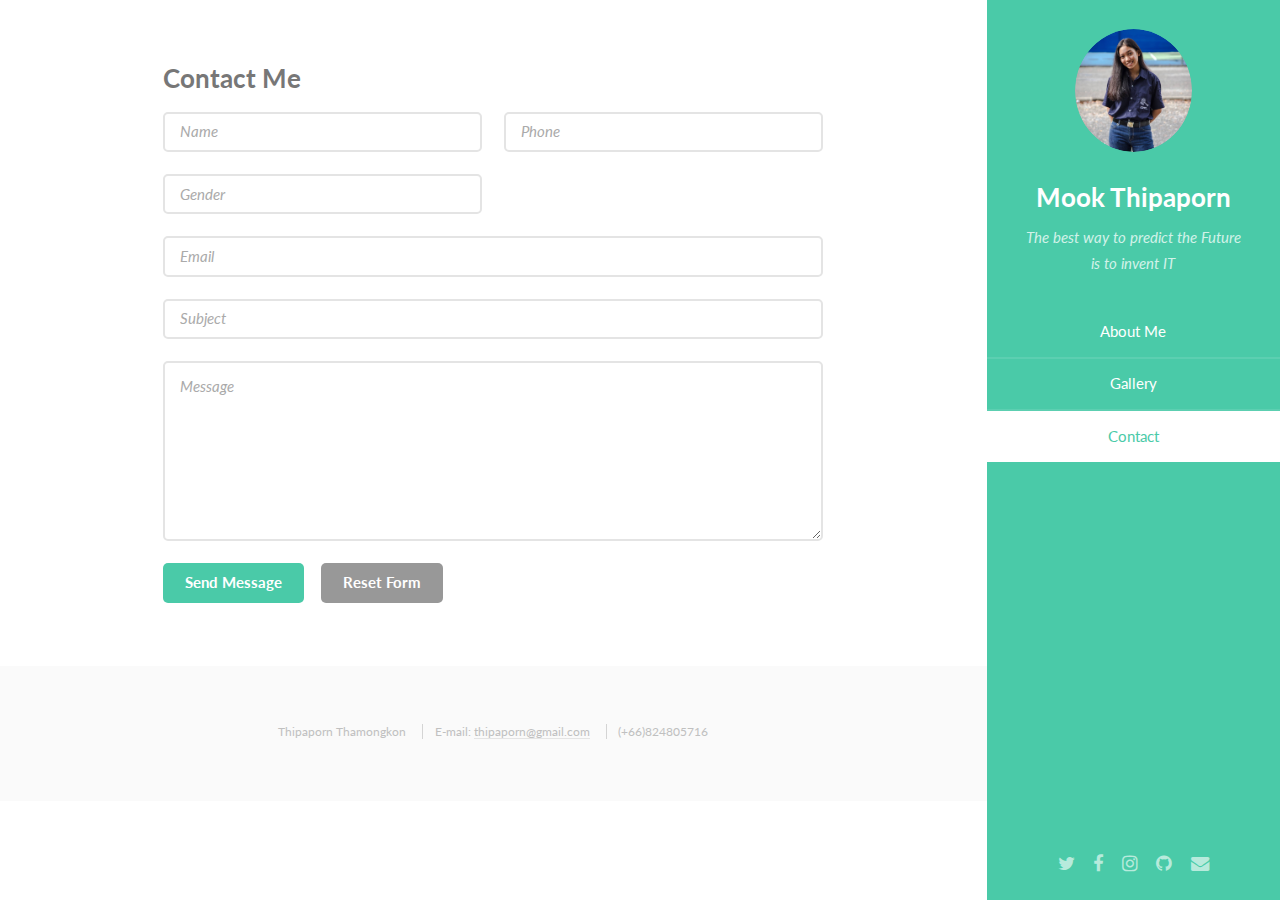
==== Contact.html @ decb1254 "second commit" ====
<!DOCTYPE HTML>
<html>

<head>
    <title>My Profile</title>
    <meta charset="utf-8" />
    <meta name="viewport" content="width=device-width, initial-scale=1, user-scalable=no" />
    <link rel="stylesheet" href="assets/css/main.css" />
</head>

<body class="is-preload">
    <!-- Header -->
    <section id="header">
        <header>
            <span class="image avatar"><img src="images/profile.jpg" alt="" /></span>
            <h1 id="logo"><a href="#">Mook Thipaporn</a></h1>
            <p>The best way to predict the Future<br />
                is to invent IT</p>
        </header>
        <nav id="nav">
            <ul>
                <li><a href="index.html">About Me</a></li>
                <li><a href="Gallery.html">Gallery</a></li>
                <li><a href="Contact.html" class="active">Contact</a></li>
            </ul>
        </nav>
        <footer>
            <ul class="icons">
                <li><a href="https://twitter.com/ThipaMuk" class="icon fa-twitter"><span
                            class="label">Twitter</span></a></li>
                <li><a href="https://www.facebook.com/thipaporn.thamongkon.3" class="icon fa-facebook"><span
                            class="label">Facebook</span></a></li>
                <li><a href="https://www.instagram.com/t_mookie/?hl=th" class="icon fa-instagram"><span
                            class="label">Instagram</span></a></li>
                <li><a href="https://github.com/thipaporn" class="icon fa-github"><span class="label">Github</span></a>
                </li>
                <li><a href="mailto:thipaporn5099@gmail.com" class="icon fa-envelope"><span
                            class="label">Email</span></a></li>
            </ul>
        </footer>
    </section>
    <!-- Wrapper -->
    <div id="wrapper">
        <div id="main">
            <!-- Four -->
            <section id="four">
                <div class="container">
                    <h3>Contact Me</h3>
                    <form method="post" action="#" id="my-form">
                        <div class="row gtr-uniform">
                            <div class="col-6 col-12-xsmall"><input type="text" name="name" id="name"
                                    placeholder="Name" /></div>
                            <div class="col-6 col-12-xsmall"><input type="text" name="phone" id="phone"
                                    placeholder="Phone" />
                            </div>
                            <div class="col-6 col-12-xsmall"><input type="text" name="gender" id="gender"
                                placeholder="Gender" />
                        </div>
                            <div class="col-12"><input type="email" name="email" id="email" placeholder="Email" /></div>
                            <div class="col-12"><input type="text" name="subject" id="subject" placeholder="Subject" />
                            </div>
                            <div class="col-12"><textarea name="message" id="message" placeholder="Message"
                                    rows="6"></textarea></div>
                            <div class="col-12">
                                <ul class="actions">
                                    <li><input type="submit" class="primary" value="Send Message" /></li>
                                    <li><input type="reset" value="Reset Form" /></li>
                                </ul>
                            </div>
                        </div>
                    </form>
                </div>
            </section>
        </div>
        <!-- Footer -->
        <section id="footer">
            <div class="container">
                <ul class="copyright">
                    <li>Thipaporn Thamongkon</li>
                    <li>E-mail: <a href="mailto:thipaporn5099@gmail.com">thipaporn@gmail.com</a></li>
                    <li>(+66)824805716</li>
                </ul>
            </div>
        </section>
    </div>
    <script src="assets/js/app.js"></script>
</body>

</html>
---- assets/css/main.css ----
@import url("font-awesome.min.css");
@import url("https://fonts.googleapis.com/css?family=Lato:400,400italic,700,700italic|Source+Code+Pro:400");


html, body, div, span, applet, object,
iframe, h1, h2, h3, h4, h5, h6, p, blockquote,
pre, a, abbr, acronym, address, big, cite,
code, del, dfn, em, img, ins, kbd, q, s, samp,
small, strike, strong, sub, sup, tt, var, b,
u, i, center, dl, dt, dd, ol, ul, li, fieldset,
form, label, legend, table, caption, tbody,
tfoot, thead, tr, th, td, article, aside,
canvas, details, embed, figure, figcaption,
footer, header, hgroup, menu, nav, output, ruby,
section, summary, time, mark, audio, video {
	margin: 0;
	padding: 0;
	border: 0;
	font-size: 100%;
	font: inherit;
	vertical-align: baseline;}

article, aside, details, figcaption, figure,
footer, header, hgroup, menu, nav, section {
	display: block;}

body {
	line-height: 1;
}

ol, ul {
	list-style: none;
}

blockquote, q {
	quotes: none;
}

	blockquote:before, blockquote:after, q:before, q:after {
		content: '';
		content: none;
	}

table {
	border-collapse: collapse;
	border-spacing: 0;
}

body {
	-webkit-text-size-adjust: none;
}

mark {
	background-color: transparent;
	color: inherit;
}

input::-moz-focus-inner {
	border: 0;
	padding: 0;
}

input, select, textarea {
	-moz-appearance: none;
	-webkit-appearance: none;
	-ms-appearance: none;
	appearance: none;
}

/* Basic */

	html {
		box-sizing: border-box;
	}

	*, *:before, *:after {
		box-sizing: inherit;
	}

	body {
		background: #fff;
	}

		body.is-preload *, body.is-preload *:before, body.is-preload *:after {
			-moz-animation: none !important;
			-webkit-animation: none !important;
			-ms-animation: none !important;
			animation: none !important;
			-moz-transition: none !important;
			-webkit-transition: none !important;
			-ms-transition: none !important;
			transition: none !important;
		}

	body, input, select, textarea {
		color: #888;
		font-family: "Lato", sans-serif;
		font-size: 16pt;
		font-weight: 400;
		line-height: 1.75em;
	}

	a {
		-moz-transition: color 0.2s ease-in-out, border-color 0.2s ease-in-out;
		-webkit-transition: color 0.2s ease-in-out, border-color 0.2s ease-in-out;
		-ms-transition: color 0.2s ease-in-out, border-color 0.2s ease-in-out;
		transition: color 0.2s ease-in-out, border-color 0.2s ease-in-out;
		border-bottom: solid 1px #e4e4e4;
		color: inherit;
		text-decoration: none;
	}

		a:hover {
			border-bottom-color: transparent;
			color: #4acaa8 !important;
		}

	strong, b {
		color: #777;
		font-weight: 700;
	}

	em, i {
		font-style: italic;
	}

	p {
		margin: 0 0 2.25em 0;
	}

	h1, h2, h3, h4, h5, h6 {
		color: #777;
		font-weight: 700;
		line-height: 1em;
		margin: 0 0 0.5625em 0;
	}

		h1 a, h2 a, h3 a, h4 a, h5 a, h6 a {
			border: 0;
			color: inherit;
			text-decoration: none;
		}

	h2 {
		font-size: 2em;
		line-height: 1.5em;
	}

	h3 {
		font-size: 1.75em;
		line-height: 1.5em;
	}

	h4 {
		font-size: 1.25em;
		line-height: 1.5em;
	}

	h5 {
		font-size: 0.9em;
		line-height: 1.5em;
	}

	h6 {
		font-size: 0.7em;
		line-height: 1.5em;
	}

	sub {
		font-size: 0.8em;
		position: relative;
		top: 0.5em;
	}

	sup {
		font-size: 0.8em;
		position: relative;
		top: -0.5em;
	}

	hr {
		border: 0;
		border-bottom: solid 2px #c9c7c7;
		margin: 2.25em 0;
	}

		hr.major {
			margin: 3.375em 0;
		}

	blockquote {
		border-left: solid 8px #e4e4e4;
		font-style: italic;
		margin: 0 0 2.25em 0;
		padding: 0.5em 0 0.5em 2em;
	}

	code {
		background: #555;
		border-radius: 5px;
		color: #fff;
		font-family: "Source Code Pro", monospace;
		font-size: 0.9em;
		margin: 0 0.25em;
		padding: 0.25em 0.65em;
	}

	pre {
		font-family: "Source Code Pro", monospace;
		font-size: 0.9em;
		margin: 0 0 2.25em 0;
	}

		pre code {
			-webkit-overflow-scrolling: touch;
			display: block;
			line-height: 1.5em;
			overflow-x: auto;
			padding: 1em 1.5em;
		}

	.align-left {
		text-align: left;
	}

	.align-center {
		text-align: center;
	}

	.align-right {
		text-align: right;
	}

/* Row */

	.row {
		display: flex;
		flex-wrap: wrap;
		box-sizing: border-box;
		align-items: stretch;
	}

		.row > * {
			box-sizing: border-box;
		}

		.row.gtr-uniform > * > :last-child {
			margin-bottom: 0;
		}

		.row.aln-left {
			justify-content: flex-start;
		}

		.row.aln-center {
			justify-content: center;
		}

		.row.aln-right {
			justify-content: flex-end;
		}

		.row.aln-top {
			align-items: flex-start;
		}

		.row.aln-middle {
			align-items: center;
		}

		.row.aln-bottom {
			align-items: flex-end;
		}

		.row > .imp {
			order: -1;
		}

		.row > .col-1 {
			width: 8.3333333333%;
		}

		.row > .off-1 {
			margin-left: 8.3333333333%;
		}

		.row > .col-2 {
			width: 16.6666666667%;
		}

		.row > .off-2 {
			margin-left: 16.6666666667%;
		}

		.row > .col-3 {
			width: 25%;
		}

		.row > .off-3 {
			margin-left: 25%;
		}

		.row > .col-4 {
			width: 33.3333333333%;
		}

		.row > .off-4 {
			margin-left: 33.3333333333%;
		}

		.row > .col-5 {
			width: 41.6666666667%;
		}

		.row > .off-5 {
			margin-left: 41.6666666667%;
		}

		.row > .col-6 {
			width: 50%;
		}

		.row > .off-6 {
			margin-left: 50%;
		}

		.row > .col-7 {
			width: 58.3333333333%;
		}

		.row > .off-7 {
			margin-left: 58.3333333333%;
		}

		.row > .col-8 {
			width: 66.6666666667%;
		}

		.row > .off-8 {
			margin-left: 66.6666666667%;
		}

		.row > .col-9 {
			width: 75%;
		}

		.row > .off-9 {
			margin-left: 75%;
		}

		.row > .col-10 {
			width: 83.3333333333%;
		}

		.row > .off-10 {
			margin-left: 83.3333333333%;
		}

		.row > .col-11 {
			width: 91.6666666667%;
		}

		.row > .off-11 {
			margin-left: 91.6666666667%;
		}

		.row > .col-12 {
			width: 100%;
		}

		.row > .off-12 {
			margin-left: 100%;
		}

		.row.gtr-0 {
			margin-top: 0;
			margin-left: 0em;
		}

			.row.gtr-0 > * {
				padding: 0 0 0 0em;
			}

			.row.gtr-0.gtr-uniform {
				margin-top: 0em;
			}

				.row.gtr-0.gtr-uniform > * {
					padding-top: 0em;
				}

		.row.gtr-25 {
			margin-top: 0;
			margin-left: -0.5em;
		}

			.row.gtr-25 > * {
				padding: 0 0 0 0.5em;
			}

			.row.gtr-25.gtr-uniform {
				margin-top: -0.5em;
			}

				.row.gtr-25.gtr-uniform > * {
					padding-top: 0.5em;
				}

		.row.gtr-50 {
			margin-top: 0;
			margin-left: -1em;
		}

			.row.gtr-50 > * {
				padding: 0 0 0 1em;
			}

			.row.gtr-50.gtr-uniform {
				margin-top: -1em;
			}

				.row.gtr-50.gtr-uniform > * {
					padding-top: 1em;
				}

		.row {
			margin-top: 0;
			margin-left: -2em;
		}

			.row > * {
				padding: 0 0 0 2em;
			}

			.row.gtr-uniform {
				margin-top: -2em;
			}

				.row.gtr-uniform > * {
					padding-top: 2em;
				}

		.row.gtr-150 {
			margin-top: 0;
			margin-left: -3em;
		}

			.row.gtr-150 > * {
				padding: 0 0 0 3em;
			}

			.row.gtr-150.gtr-uniform {
				margin-top: -3em;
			}

				.row.gtr-150.gtr-uniform > * {
					padding-top: 3em;
				}

		.row.gtr-200 {
			margin-top: 0;
			margin-left: -4em;
		}

			.row.gtr-200 > * {
				padding: 0 0 0 4em;
			}

			.row.gtr-200.gtr-uniform {
				margin-top: -4em;
			}

				.row.gtr-200.gtr-uniform > * {
					padding-top: 4em;
				}

		@media screen and (max-width: 1680px) {

			.row {
				display: flex;
				flex-wrap: wrap;
				box-sizing: border-box;
				align-items: stretch;
			}

				.row > * {
					box-sizing: border-box;
				}

				.row.gtr-uniform > * > :last-child {
					margin-bottom: 0;
				}

				.row.aln-left {
					justify-content: flex-start;
				}

				.row.aln-center {
					justify-content: center;
				}

				.row.aln-right {
					justify-content: flex-end;
				}

				.row.aln-top {
					align-items: flex-start;
				}

				.row.aln-middle {
					align-items: center;
				}

				.row.aln-bottom {
					align-items: flex-end;
				}

				.row > .imp-xlarge {
					order: -1;
				}

				.row > .col-1-xlarge {
					width: 8.3333333333%;
				}

				.row > .off-1-xlarge {
					margin-left: 8.3333333333%;
				}

				.row > .col-2-xlarge {
					width: 16.6666666667%;
				}

				.row > .off-2-xlarge {
					margin-left: 16.6666666667%;
				}

				.row > .col-3-xlarge {
					width: 25%;
				}

				.row > .off-3-xlarge {
					margin-left: 25%;
				}

				.row > .col-4-xlarge {
					width: 33.3333333333%;
				}

				.row > .off-4-xlarge {
					margin-left: 33.3333333333%;
				}

				.row > .col-5-xlarge {
					width: 41.6666666667%;
				}

				.row > .off-5-xlarge {
					margin-left: 41.6666666667%;
				}

				.row > .col-6-xlarge {
					width: 50%;
				}

				.row > .off-6-xlarge {
					margin-left: 50%;
				}

				.row > .col-7-xlarge {
					width: 58.3333333333%;
				}

				.row > .off-7-xlarge {
					margin-left: 58.3333333333%;
				}

				.row > .col-8-xlarge {
					width: 66.6666666667%;
				}

				.row > .off-8-xlarge {
					margin-left: 66.6666666667%;
				}

				.row > .col-9-xlarge {
					width: 75%;
				}

				.row > .off-9-xlarge {
					margin-left: 75%;
				}

				.row > .col-10-xlarge {
					width: 83.3333333333%;
				}

				.row > .off-10-xlarge {
					margin-left: 83.3333333333%;
				}

				.row > .col-11-xlarge {
					width: 91.6666666667%;
				}

				.row > .off-11-xlarge {
					margin-left: 91.6666666667%;
				}

				.row > .col-12-xlarge {
					width: 100%;
				}

				.row > .off-12-xlarge {
					margin-left: 100%;
				}

				.row.gtr-0 {
					margin-top: 0;
					margin-left: 0em;
				}

					.row.gtr-0 > * {
						padding: 0 0 0 0em;
					}

					.row.gtr-0.gtr-uniform {
						margin-top: 0em;
					}

						.row.gtr-0.gtr-uniform > * {
							padding-top: 0em;
						}

				.row.gtr-25 {
					margin-top: 0;
					margin-left: -0.5em;
				}

					.row.gtr-25 > * {
						padding: 0 0 0 0.5em;
					}

					.row.gtr-25.gtr-uniform {
						margin-top: -0.5em;
					}

						.row.gtr-25.gtr-uniform > * {
							padding-top: 0.5em;
						}

				.row.gtr-50 {
					margin-top: 0;
					margin-left: -1em;
				}

					.row.gtr-50 > * {
						padding: 0 0 0 1em;
					}

					.row.gtr-50.gtr-uniform {
						margin-top: -1em;
					}

						.row.gtr-50.gtr-uniform > * {
							padding-top: 1em;
						}

				.row {
					margin-top: 0;
					margin-left: -2em;
				}

					.row > * {
						padding: 0 0 0 2em;
					}

					.row.gtr-uniform {
						margin-top: -2em;
					}

						.row.gtr-uniform > * {
							padding-top: 2em;
						}

				.row.gtr-150 {
					margin-top: 0;
					margin-left: -3em;
				}

					.row.gtr-150 > * {
						padding: 0 0 0 3em;
					}

					.row.gtr-150.gtr-uniform {
						margin-top: -3em;
					}

						.row.gtr-150.gtr-uniform > * {
							padding-top: 3em;
						}

				.row.gtr-200 {
					margin-top: 0;
					margin-left: -4em;
				}

					.row.gtr-200 > * {
						padding: 0 0 0 4em;
					}

					.row.gtr-200.gtr-uniform {
						margin-top: -4em;
					}

						.row.gtr-200.gtr-uniform > * {
							padding-top: 4em;
						}

		}

		@media screen and (max-width: 1280px) {

			.row {
				display: flex;
				flex-wrap: wrap;
				box-sizing: border-box;
				align-items: stretch;
			}

				.row > * {
					box-sizing: border-box;
				}

				.row.gtr-uniform > * > :last-child {
					margin-bottom: 0;
				}

				.row.aln-left {
					justify-content: flex-start;
				}

				.row.aln-center {
					justify-content: center;
				}

				.row.aln-right {
					justify-content: flex-end;
				}

				.row.aln-top {
					align-items: flex-start;
				}

				.row.aln-middle {
					align-items: center;
				}

				.row.aln-bottom {
					align-items: flex-end;
				}

				.row > .imp-large {
					order: -1;
				}

				.row > .col-1-large {
					width: 8.3333333333%;
				}

				.row > .off-1-large {
					margin-left: 8.3333333333%;
				}

				.row > .col-2-large {
					width: 16.6666666667%;
				}

				.row > .off-2-large {
					margin-left: 16.6666666667%;
				}

				.row > .col-3-large {
					width: 25%;
				}

				.row > .off-3-large {
					margin-left: 25%;
				}

				.row > .col-4-large {
					width: 33.3333333333%;
				}

				.row > .off-4-large {
					margin-left: 33.3333333333%;
				}

				.row > .col-5-large {
					width: 41.6666666667%;
				}

				.row > .off-5-large {
					margin-left: 41.6666666667%;
				}

				.row > .col-6-large {
					width: 50%;
				}

				.row > .off-6-large {
					margin-left: 50%;
				}

				.row > .col-7-large {
					width: 58.3333333333%;
				}

				.row > .off-7-large {
					margin-left: 58.3333333333%;
				}

				.row > .col-8-large {
					width: 66.6666666667%;
				}

				.row > .off-8-large {
					margin-left: 66.6666666667%;
				}

				.row > .col-9-large {
					width: 75%;
				}

				.row > .off-9-large {
					margin-left: 75%;
				}

				.row > .col-10-large {
					width: 83.3333333333%;
				}

				.row > .off-10-large {
					margin-left: 83.3333333333%;
				}

				.row > .col-11-large {
					width: 91.6666666667%;
				}

				.row > .off-11-large {
					margin-left: 91.6666666667%;
				}

				.row > .col-12-large {
					width: 100%;
				}

				.row > .off-12-large {
					margin-left: 100%;
				}

				.row.gtr-0 {
					margin-top: 0;
					margin-left: 0em;
				}

					.row.gtr-0 > * {
						padding: 0 0 0 0em;
					}

					.row.gtr-0.gtr-uniform {
						margin-top: 0em;
					}

						.row.gtr-0.gtr-uniform > * {
							padding-top: 0em;
						}

				.row.gtr-25 {
					margin-top: 0;
					margin-left: -0.375em;
				}

					.row.gtr-25 > * {
						padding: 0 0 0 0.375em;
					}

					.row.gtr-25.gtr-uniform {
						margin-top: -0.375em;
					}

						.row.gtr-25.gtr-uniform > * {
							padding-top: 0.375em;
						}

				.row.gtr-50 {
					margin-top: 0;
					margin-left: -0.75em;
				}

					.row.gtr-50 > * {
						padding: 0 0 0 0.75em;
					}

					.row.gtr-50.gtr-uniform {
						margin-top: -0.75em;
					}

						.row.gtr-50.gtr-uniform > * {
							padding-top: 0.75em;
						}

				.row {
					margin-top: 0;
					margin-left: -1.5em;
				}

					.row > * {
						padding: 0 0 0 1.5em;
					}

					.row.gtr-uniform {
						margin-top: -1.5em;
					}

						.row.gtr-uniform > * {
							padding-top: 1.5em;
						}

				.row.gtr-150 {
					margin-top: 0;
					margin-left: -2.25em;
				}

					.row.gtr-150 > * {
						padding: 0 0 0 2.25em;
					}

					.row.gtr-150.gtr-uniform {
						margin-top: -2.25em;
					}

						.row.gtr-150.gtr-uniform > * {
							padding-top: 2.25em;
						}

				.row.gtr-200 {
					margin-top: 0;
					margin-left: -3em;
				}

					.row.gtr-200 > * {
						padding: 0 0 0 3em;
					}

					.row.gtr-200.gtr-uniform {
						margin-top: -3em;
					}

						.row.gtr-200.gtr-uniform > * {
							padding-top: 3em;
						}

		}

		@media screen and (max-width: 1024px) {

			.row {
				display: flex;
				flex-wrap: wrap;
				box-sizing: border-box;
				align-items: stretch;
			}

				.row > * {
					box-sizing: border-box;
				}

				.row.gtr-uniform > * > :last-child {
					margin-bottom: 0;
				}

				.row.aln-left {
					justify-content: flex-start;
				}

				.row.aln-center {
					justify-content: center;
				}

				.row.aln-right {
					justify-content: flex-end;
				}

				.row.aln-top {
					align-items: flex-start;
				}

				.row.aln-middle {
					align-items: center;
				}

				.row.aln-bottom {
					align-items: flex-end;
				}

				.row > .imp-medium {
					order: -1;
				}

				.row > .col-1-medium {
					width: 8.3333333333%;
				}

				.row > .off-1-medium {
					margin-left: 8.3333333333%;
				}

				.row > .col-2-medium {
					width: 16.6666666667%;
				}

				.row > .off-2-medium {
					margin-left: 16.6666666667%;
				}

				.row > .col-3-medium {
					width: 25%;
				}

				.row > .off-3-medium {
					margin-left: 25%;
				}

				.row > .col-4-medium {
					width: 33.3333333333%;
				}

				.row > .off-4-medium {
					margin-left: 33.3333333333%;
				}

				.row > .col-5-medium {
					width: 41.6666666667%;
				}

				.row > .off-5-medium {
					margin-left: 41.6666666667%;
				}

				.row > .col-6-medium {
					width: 50%;
				}

				.row > .off-6-medium {
					margin-left: 50%;
				}

				.row > .col-7-medium {
					width: 58.3333333333%;
				}

				.row > .off-7-medium {
					margin-left: 58.3333333333%;
				}

				.row > .col-8-medium {
					width: 66.6666666667%;
				}

				.row > .off-8-medium {
					margin-left: 66.6666666667%;
				}

				.row > .col-9-medium {
					width: 75%;
				}

				.row > .off-9-medium {
					margin-left: 75%;
				}

				.row > .col-10-medium {
					width: 83.3333333333%;
				}

				.row > .off-10-medium {
					margin-left: 83.3333333333%;
				}

				.row > .col-11-medium {
					width: 91.6666666667%;
				}

				.row > .off-11-medium {
					margin-left: 91.6666666667%;
				}

				.row > .col-12-medium {
					width: 100%;
				}

				.row > .off-12-medium {
					margin-left: 100%;
				}

				.row.gtr-0 {
					margin-top: 0;
					margin-left: 0em;
				}

					.row.gtr-0 > * {
						padding: 0 0 0 0em;
					}

					.row.gtr-0.gtr-uniform {
						margin-top: 0em;
					}

						.row.gtr-0.gtr-uniform > * {
							padding-top: 0em;
						}

				.row.gtr-25 {
					margin-top: 0;
					margin-left: -0.375em;
				}

					.row.gtr-25 > * {
						padding: 0 0 0 0.375em;
					}

					.row.gtr-25.gtr-uniform {
						margin-top: -0.375em;
					}

						.row.gtr-25.gtr-uniform > * {
							padding-top: 0.375em;
						}

				.row.gtr-50 {
					margin-top: 0;
					margin-left: -0.75em;
				}

					.row.gtr-50 > * {
						padding: 0 0 0 0.75em;
					}

					.row.gtr-50.gtr-uniform {
						margin-top: -0.75em;
					}

						.row.gtr-50.gtr-uniform > * {
							padding-top: 0.75em;
						}

				.row {
					margin-top: 0;
					margin-left: -1.5em;
				}

					.row > * {
						padding: 0 0 0 1.5em;
					}

					.row.gtr-uniform {
						margin-top: -1.5em;
					}

						.row.gtr-uniform > * {
							padding-top: 1.5em;
						}

				.row.gtr-150 {
					margin-top: 0;
					margin-left: -2.25em;
				}

					.row.gtr-150 > * {
						padding: 0 0 0 2.25em;
					}

					.row.gtr-150.gtr-uniform {
						margin-top: -2.25em;
					}

						.row.gtr-150.gtr-uniform > * {
							padding-top: 2.25em;
						}

				.row.gtr-200 {
					margin-top: 0;
					margin-left: -3em;
				}

					.row.gtr-200 > * {
						padding: 0 0 0 3em;
					}

					.row.gtr-200.gtr-uniform {
						margin-top: -3em;
					}

						.row.gtr-200.gtr-uniform > * {
							padding-top: 3em;
						}

		}

		@media screen and (max-width: 736px) {

			.row {
				display: flex;
				flex-wrap: wrap;
				box-sizing: border-box;
				align-items: stretch;
			}

				.row > * {
					box-sizing: border-box;
				}

				.row.gtr-uniform > * > :last-child {
					margin-bottom: 0;
				}

				.row.aln-left {
					justify-content: flex-start;
				}

				.row.aln-center {
					justify-content: center;
				}

				.row.aln-right {
					justify-content: flex-end;
				}

				.row.aln-top {
					align-items: flex-start;
				}

				.row.aln-middle {
					align-items: center;
				}

				.row.aln-bottom {
					align-items: flex-end;
				}

				.row > .imp-small {
					order: -1;
				}

				.row > .col-1-small {
					width: 8.3333333333%;
				}

				.row > .off-1-small {
					margin-left: 8.3333333333%;
				}

				.row > .col-2-small {
					width: 16.6666666667%;
				}

				.row > .off-2-small {
					margin-left: 16.6666666667%;
				}

				.row > .col-3-small {
					width: 25%;
				}

				.row > .off-3-small {
					margin-left: 25%;
				}

				.row > .col-4-small {
					width: 33.3333333333%;
				}

				.row > .off-4-small {
					margin-left: 33.3333333333%;
				}

				.row > .col-5-small {
					width: 41.6666666667%;
				}

				.row > .off-5-small {
					margin-left: 41.6666666667%;
				}

				.row > .col-6-small {
					width: 50%;
				}

				.row > .off-6-small {
					margin-left: 50%;
				}

				.row > .col-7-small {
					width: 58.3333333333%;
				}

				.row > .off-7-small {
					margin-left: 58.3333333333%;
				}

				.row > .col-8-small {
					width: 66.6666666667%;
				}

				.row > .off-8-small {
					margin-left: 66.6666666667%;
				}

				.row > .col-9-small {
					width: 75%;
				}

				.row > .off-9-small {
					margin-left: 75%;
				}

				.row > .col-10-small {
					width: 83.3333333333%;
				}

				.row > .off-10-small {
					margin-left: 83.3333333333%;
				}

				.row > .col-11-small {
					width: 91.6666666667%;
				}

				.row > .off-11-small {
					margin-left: 91.6666666667%;
				}

				.row > .col-12-small {
					width: 100%;
				}

				.row > .off-12-small {
					margin-left: 100%;
				}

				.row.gtr-0 {
					margin-top: 0;
					margin-left: 0em;
				}

					.row.gtr-0 > * {
						padding: 0 0 0 0em;
					}

					.row.gtr-0.gtr-uniform {
						margin-top: 0em;
					}

						.row.gtr-0.gtr-uniform > * {
							padding-top: 0em;
						}

				.row.gtr-25 {
					margin-top: 0;
					margin-left: -0.3125em;
				}

					.row.gtr-25 > * {
						padding: 0 0 0 0.3125em;
					}

					.row.gtr-25.gtr-uniform {
						margin-top: -0.3125em;
					}

						.row.gtr-25.gtr-uniform > * {
							padding-top: 0.3125em;
						}

				.row.gtr-50 {
					margin-top: 0;
					margin-left: -0.625em;
				}

					.row.gtr-50 > * {
						padding: 0 0 0 0.625em;
					}

					.row.gtr-50.gtr-uniform {
						margin-top: -0.625em;
					}

						.row.gtr-50.gtr-uniform > * {
							padding-top: 0.625em;
						}

				.row {
					margin-top: 0;
					margin-left: -1.25em;
				}

					.row > * {
						padding: 0 0 0 1.25em;
					}

					.row.gtr-uniform {
						margin-top: -1.25em;
					}

						.row.gtr-uniform > * {
							padding-top: 1.25em;
						}

				.row.gtr-150 {
					margin-top: 0;
					margin-left: -1.875em;
				}

					.row.gtr-150 > * {
						padding: 0 0 0 1.875em;
					}

					.row.gtr-150.gtr-uniform {
						margin-top: -1.875em;
					}

						.row.gtr-150.gtr-uniform > * {
							padding-top: 1.875em;
						}

				.row.gtr-200 {
					margin-top: 0;
					margin-left: -2.5em;
				}

					.row.gtr-200 > * {
						padding: 0 0 0 2.5em;
					}

					.row.gtr-200.gtr-uniform {
						margin-top: -2.5em;
					}

						.row.gtr-200.gtr-uniform > * {
							padding-top: 2.5em;
						}

		}

		@media screen and (max-width: 480px) {

			.row {
				display: flex;
				flex-wrap: wrap;
				box-sizing: border-box;
				align-items: stretch;
			}

				.row > * {
					box-sizing: border-box;
				}

				.row.gtr-uniform > * > :last-child {
					margin-bottom: 0;
				}

				.row.aln-left {
					justify-content: flex-start;
				}

				.row.aln-center {
					justify-content: center;
				}

				.row.aln-right {
					justify-content: flex-end;
				}

				.row.aln-top {
					align-items: flex-start;
				}

				.row.aln-middle {
					align-items: center;
				}

				.row.aln-bottom {
					align-items: flex-end;
				}

				.row > .imp-xsmall {
					order: -1;
				}

				.row > .col-1-xsmall {
					width: 8.3333333333%;
				}

				.row > .off-1-xsmall {
					margin-left: 8.3333333333%;
				}

				.row > .col-2-xsmall {
					width: 16.6666666667%;
				}

				.row > .off-2-xsmall {
					margin-left: 16.6666666667%;
				}

				.row > .col-3-xsmall {
					width: 25%;
				}

				.row > .off-3-xsmall {
					margin-left: 25%;
				}

				.row > .col-4-xsmall {
					width: 33.3333333333%;
				}

				.row > .off-4-xsmall {
					margin-left: 33.3333333333%;
				}

				.row > .col-5-xsmall {
					width: 41.6666666667%;
				}

				.row > .off-5-xsmall {
					margin-left: 41.6666666667%;
				}

				.row > .col-6-xsmall {
					width: 50%;
				}

				.row > .off-6-xsmall {
					margin-left: 50%;
				}

				.row > .col-7-xsmall {
					width: 58.3333333333%;
				}

				.row > .off-7-xsmall {
					margin-left: 58.3333333333%;
				}

				.row > .col-8-xsmall {
					width: 66.6666666667%;
				}

				.row > .off-8-xsmall {
					margin-left: 66.6666666667%;
				}

				.row > .col-9-xsmall {
					width: 75%;
				}

				.row > .off-9-xsmall {
					margin-left: 75%;
				}

				.row > .col-10-xsmall {
					width: 83.3333333333%;
				}

				.row > .off-10-xsmall {
					margin-left: 83.3333333333%;
				}

				.row > .col-11-xsmall {
					width: 91.6666666667%;
				}

				.row > .off-11-xsmall {
					margin-left: 91.6666666667%;
				}

				.row > .col-12-xsmall {
					width: 100%;
				}

				.row > .off-12-xsmall {
					margin-left: 100%;
				}

				.row.gtr-0 {
					margin-top: 0;
					margin-left: 0em;
				}

					.row.gtr-0 > * {
						padding: 0 0 0 0em;
					}

					.row.gtr-0.gtr-uniform {
						margin-top: 0em;
					}

						.row.gtr-0.gtr-uniform > * {
							padding-top: 0em;
						}

				.row.gtr-25 {
					margin-top: 0;
					margin-left: -0.3125em;
				}

					.row.gtr-25 > * {
						padding: 0 0 0 0.3125em;
					}

					.row.gtr-25.gtr-uniform {
						margin-top: -0.3125em;
					}

						.row.gtr-25.gtr-uniform > * {
							padding-top: 0.3125em;
						}

				.row.gtr-50 {
					margin-top: 0;
					margin-left: -0.625em;
				}

					.row.gtr-50 > * {
						padding: 0 0 0 0.625em;
					}

					.row.gtr-50.gtr-uniform {
						margin-top: -0.625em;
					}

						.row.gtr-50.gtr-uniform > * {
							padding-top: 0.625em;
						}

				.row {
					margin-top: 0;
					margin-left: -1.25em;
				}

					.row > * {
						padding: 0 0 0 1.25em;
					}

					.row.gtr-uniform {
						margin-top: -1.25em;
					}

						.row.gtr-uniform > * {
							padding-top: 1.25em;
						}

				.row.gtr-150 {
					margin-top: 0;
					margin-left: -1.875em;
				}

					.row.gtr-150 > * {
						padding: 0 0 0 1.875em;
					}

					.row.gtr-150.gtr-uniform {
						margin-top: -1.875em;
					}

						.row.gtr-150.gtr-uniform > * {
							padding-top: 1.875em;
						}

				.row.gtr-200 {
					margin-top: 0;
					margin-left: -2.5em;
				}

					.row.gtr-200 > * {
						padding: 0 0 0 2.5em;
					}

					.row.gtr-200.gtr-uniform {
						margin-top: -2.5em;
					}

						.row.gtr-200.gtr-uniform > * {
							padding-top: 2.5em;
						}

		}

/* Container */

	.container {
		margin: 0 auto;
		max-width: calc(100% - 4.5em);
		width: 45em;
	}

		.container.xsmall {
			width: 11.25em;
		}

		.container.small {
			width: 22.5em;
		}

		.container.medium {
			width: 33.75em;
		}

		.container.large {
			width: 56.25em;
		}

		.container.xlarge {
			width: 67.5em;
		}

		.container.max {
			width: 100%;
		}

		@media screen and (max-width: 1024px) {

			.container {
				width: 100% !important;
			}

		}

		@media screen and (max-width: 480px) {

			.container {
				max-width: calc(100% - 3.375em);
			}

		}

/* Section/Article */

	section.special, article.special {
		text-align: center;
	}

	header p {
		color: #aaa;
		position: relative;
		margin: 0 0 1.6875em 0;
	}

	header h2 + p {
		font-size: 1.25em;
		margin-top: -0.5em;
		line-height: 1.5em;
	}

	header h3 + p {
		font-size: 1.1em;
		margin-top: -0.35em;
		line-height: 1.5em;
	}

	header h4 + p,
	header h5 + p,
	header h6 + p {
		font-size: 0.9em;
		margin-top: -0.25em;
		line-height: 1.5em;
	}

	header.major h2 {
		color: #4acaa8;
		font-size: 3.5em;
	}

		header.major h2 + p {
			color: #777;
			font-size: 1.75em;
			font-weight: 700;
			margin-top: -0.75em;
		}

/* Form */

	form {
		margin: 0 0 2.25em 0;
	}

	label {
		color: #777;
		display: block;
		font-size: 0.9em;
		font-weight: 700;
		margin: 0 0 1.125em 0;
	}

	input::-moz-focus-inner {
		border: 0;
		padding: 0;
	}

	input[type="text"],
	input[type="password"],
	input[type="email"],
	select,
	textarea {
		-moz-appearance: none;
		-webkit-appearance: none;
		-ms-appearance: none;
		appearance: none;
		border-radius: 5px;
		border: none;
		border: solid 2px #e4e4e4;
		color: inherit;
		display: block;
		outline: 0;
		padding: 0 1em;
		text-decoration: none;
		width: 100%;
	}

		input[type="text"]:invalid,
		input[type="password"]:invalid,
		input[type="email"]:invalid,
		select:invalid,
		textarea:invalid {
			box-shadow: none;
		}

		input[type="text"]:focus,
		input[type="password"]:focus,
		input[type="email"]:focus,
		select:focus,
		textarea:focus {
			border-color: #4acaa8;
		}

	select {
		background-image: url("data:image/svg+xml;charset=utf8,%3Csvg xmlns='http://www.w3.org/2000/svg' width='40' height='40' preserveAspectRatio='none' viewBox='0 0 40 40'%3E%3Cpath d='M9.4,12.3l10.4,10.4l10.4-10.4c0.2-0.2,0.5-0.4,0.9-0.4c0.3,0,0.6,0.1,0.9,0.4l3.3,3.3c0.2,0.2,0.4,0.5,0.4,0.9 c0,0.4-0.1,0.6-0.4,0.9L20.7,31.9c-0.2,0.2-0.5,0.4-0.9,0.4c-0.3,0-0.6-0.1-0.9-0.4L4.3,17.3c-0.2-0.2-0.4-0.5-0.4-0.9 c0-0.4,0.1-0.6,0.4-0.9l3.3-3.3c0.2-0.2,0.5-0.4,0.9-0.4S9.1,12.1,9.4,12.3z' fill='%23e4e4e4' /%3E%3C/svg%3E");
		background-size: 1.25em;
		background-repeat: no-repeat;
		background-position: calc(100% - 1em) center;
		height: 2.75em;
		padding-right: 2.75em;
		text-overflow: ellipsis;
	}

		select option {
			color: #777;
			background: #fff;
		}

		select:focus::-ms-value {
			background-color: transparent;
		}

		select::-ms-expand {
			display: none;
		}

	input[type="text"],
	input[type="password"],
	input[type="email"],
	select {
		height: 2.75em;
	}

	textarea {
		padding: 0.75em 1em;
	}

	input[type="checkbox"],
	input[type="radio"] {
		-moz-appearance: none;
		-webkit-appearance: none;
		-ms-appearance: none;
		appearance: none;
		display: block;
		float: left;
		margin-right: -2em;
		opacity: 0;
		width: 1em;
		z-index: -1;
	}

		input[type="checkbox"] + label,
		input[type="radio"] + label {
			text-decoration: none;
			color: #888;
			cursor: pointer;
			display: inline-block;
			font-size: 1em;
			font-weight: 400;
			padding-left: 2.4em;
			padding-right: 0.75em;
			position: relative;
		}

			input[type="checkbox"] + label:before,
			input[type="radio"] + label:before {
				-moz-osx-font-smoothing: grayscale;
				-webkit-font-smoothing: antialiased;
				font-family: FontAwesome;
				font-style: normal;
				font-weight: normal;
				text-transform: none !important;
			}

			input[type="checkbox"] + label:before,
			input[type="radio"] + label:before {
				background: #fafafa;
				border-radius: 5px;
				border: solid 2px #e4e4e4;
				content: '';
				display: inline-block;
				height: 1.65em;
				left: 0;
				line-height: 1.58125em;
				position: absolute;
				text-align: center;
				top: 0;
				width: 1.65em;
			}

		input[type="checkbox"]:checked + label:before,
		input[type="radio"]:checked + label:before {
			background: #989898;
			border-color: #989898;
			color: #ffffff;
			content: '\f00c';
		}

		input[type="checkbox"]:focus + label:before,
		input[type="radio"]:focus + label:before {
			border-color: #4acaa8;
		}

	input[type="checkbox"] + label:before {
		border-radius: 5px;
	}

	input[type="radio"] + label:before {
		border-radius: 100%;
	}

	::-webkit-input-placeholder {
		color: #aaa !important;
		font-style: italic;
		opacity: 1.0;
	}

	:-moz-placeholder {
		color: #aaa !important;
		font-style: italic;
		opacity: 1.0;
	}

	::-moz-placeholder {
		color: #aaa !important;
		font-style: italic;
		opacity: 1.0;
	}

	:-ms-input-placeholder {
		color: #aaa !important;
		font-style: italic;
		opacity: 1.0;
	}

/* Box */

	.box {
		border-radius: 5px;
		border: solid 2px #e4e4e4;
		margin-bottom: 2.25em;
		padding: 1.5em;
	}

		.box > :last-child,
		.box > :last-child > :last-child,
		.box > :last-child > :last-child > :last-child {
			margin-bottom: 0;
		}

		.box.alt {
			border: 0;
			border-radius: 0;
			padding: 0;
		}

/* Icon */

	.icon {
		text-decoration: none;
		border-bottom: none;
		position: relative;
	}

		.icon:before {
			-moz-osx-font-smoothing: grayscale;
			-webkit-font-smoothing: antialiased;
			font-family: FontAwesome;
			font-style: normal;
			font-weight: normal;
			text-transform: none !important;
		}

		.icon > .label {
			display: none;
		}

/* Image */

	.image {
		border-radius: 5px;
		border: 0;
		display: inline-block;
		position: relative;
	}

		.image[data-position] img {
			-moz-object-fit: cover;
			-webkit-object-fit: cover;
			-ms-object-fit: cover;
			object-fit: cover;
			display: block;
			position: absolute;
			top: 0;
			left: 0;
			width: 100%;
			height: 100%;
		}

		.image[data-position="top left"] img {
			-moz-object-position: top left;
			-webkit-object-position: top left;
			-ms-object-position: top left;
			object-position: top left;
		}

		.image[data-position="top"] img {
			-moz-object-position: top;
			-webkit-object-position: top;
			-ms-object-position: top;
			object-position: top;
		}

		.image[data-position="top right"] img {
			-moz-object-position: top right;
			-webkit-object-position: top right;
			-ms-object-position: top right;
			object-position: top right;
		}

		.image[data-position="right"] img {
			-moz-object-position: right;
			-webkit-object-position: right;
			-ms-object-position: right;
			object-position: right;
		}

		.image[data-position="bottom right"] img {
			-moz-object-position: bottom right;
			-webkit-object-position: bottom right;
			-ms-object-position: bottom right;
			object-position: bottom right;
		}

		.image[data-position="bottom"] img {
			-moz-object-position: bottom;
			-webkit-object-position: bottom;
			-ms-object-position: bottom;
			object-position: bottom;
		}

		.image[data-position="bottom left"] img {
			-moz-object-position: bottom left;
			-webkit-object-position: bottom left;
			-ms-object-position: bottom left;
			object-position: bottom left;
		}

		.image[data-position="left"] img {
			-moz-object-position: left;
			-webkit-object-position: left;
			-ms-object-position: left;
			object-position: left;
		}

		.image[data-position="center"] img {
			-moz-object-position: center;
			-webkit-object-position: center;
			-ms-object-position: center;
			object-position: center;
		}

		.image[data-position="25% 25%"] img {
			-moz-object-position: 25% 25%;
			-webkit-object-position: 25% 25%;
			-ms-object-position: 25% 25%;
			object-position: 25% 25%;
		}

		.image[data-position="75% 25%"] img {
			-moz-object-position: 75% 25%;
			-webkit-object-position: 75% 25%;
			-ms-object-position: 75% 25%;
			object-position: 75% 25%;
		}

		.image[data-position="75% 75%"] img {
			-moz-object-position: 75% 75%;
			-webkit-object-position: 75% 75%;
			-ms-object-position: 75% 75%;
			object-position: 75% 75%;
		}

		.image[data-position="25% 75%"] img {
			-moz-object-position: 25% 75%;
			-webkit-object-position: 25% 75%;
			-ms-object-position: 25% 75%;
			object-position: 25% 75%;
		}

		.image img {
			border-radius: 5px;
			display: block;
		}

		.image.left {
			float: left;
			margin: 0 2.5em 2em 0;
			top: 0.25em;
		}

		.image.right {
			float: right;
			margin: 0 0 2em 2.5em;
			top: 0.25em;
		}

		.image.fit {
			display: block;
			margin: 0 0 2.25em 0;
			width: 100%;
		}

			.image.fit img {
				display: block;
				width: 100%;
			}

		.image.avatar {
			border-radius: 100%;
			overflow: hidden;
		}

			.image.avatar img {
				border-radius: 100%;
				display: block;
				width: 100%;
			}

		.image.main {
			display: block;
			height: 20em;
			border-radius: 0;
		}

			.image.main img {
				border-radius: 0;
			}

/* List */

	ol {
		list-style: decimal;
		margin: 0 0 2.25em 0;
		padding-left: 1.25em;
	}

		ol li {
			padding-left: 0.25em;
		}

	ul {
		list-style: disc;
		margin: 0 0 2.25em 0;
		padding-left: 1em;
	}

		ul li {
			padding-left: 0.5em;
		}

		ul.alt {
			list-style: none;
			padding-left: 0;
		}

			ul.alt li {
				border-top: solid 2px #f4f4f4;
				padding: 0.5em 0;
			}

				ul.alt li:first-child {
					border-top: 0;
					padding-top: 0;
				}

	dl {
		margin: 0 0 2.25em 0;
	}

/* Actions */

	ul.actions {
		display: -moz-flex;
		display: -webkit-flex;
		display: -ms-flex;
		display: flex;
		cursor: default;
		list-style: none;
		margin-left: -1.125em;
		padding-left: 0;
	}

		ul.actions li {
			padding: 0 0 0 1.125em;
			vertical-align: middle;
		}

		ul.actions.special {
			-moz-justify-content: center;
			-webkit-justify-content: center;
			-ms-justify-content: center;
			justify-content: center;
			width: 100%;
			margin-left: 0;
		}

			ul.actions.special li:first-child {
				padding-left: 0;
			}

		ul.actions.stacked {
			-moz-flex-direction: column;
			-webkit-flex-direction: column;
			-ms-flex-direction: column;
			flex-direction: column;
			margin-left: 0;
		}

			ul.actions.stacked li {
				padding: 1.125em 0 0 0;
			}

				ul.actions.stacked li:first-child {
					padding-top: 0;
				}

		ul.actions.fit {
			width: calc(100% + 1.125em);
		}

			ul.actions.fit li {
				-moz-flex-grow: 1;
				-webkit-flex-grow: 1;
				-ms-flex-grow: 1;
				flex-grow: 1;
				-moz-flex-shrink: 1;
				-webkit-flex-shrink: 1;
				-ms-flex-shrink: 1;
				flex-shrink: 1;
				width: 100%;
			}

				ul.actions.fit li > * {
					width: 100%;
				}

			ul.actions.fit.stacked {
				width: 100%;
			}

		@media screen and (max-width: 480px) {

			ul.actions:not(.fixed) {
				-moz-flex-direction: column;
				-webkit-flex-direction: column;
				-ms-flex-direction: column;
				flex-direction: column;
				margin-left: 0;
				width: 100% !important;
			}

				ul.actions:not(.fixed) li {
					-moz-flex-grow: 1;
					-webkit-flex-grow: 1;
					-ms-flex-grow: 1;
					flex-grow: 1;
					-moz-flex-shrink: 1;
					-webkit-flex-shrink: 1;
					-ms-flex-shrink: 1;
					flex-shrink: 1;
					padding: 1.125em 0 0 0;
					text-align: center;
					width: 100%;
				}

					ul.actions:not(.fixed) li > * {
						width: 100%;
					}

					ul.actions:not(.fixed) li:first-child {
						padding-top: 0;
					}

					ul.actions:not(.fixed) li input[type="submit"],
					ul.actions:not(.fixed) li input[type="reset"],
					ul.actions:not(.fixed) li input[type="button"],
					ul.actions:not(.fixed) li button,
					ul.actions:not(.fixed) li .button {
						width: 100%;
					}

						ul.actions:not(.fixed) li input[type="submit"].icon:before,
						ul.actions:not(.fixed) li input[type="reset"].icon:before,
						ul.actions:not(.fixed) li input[type="button"].icon:before,
						ul.actions:not(.fixed) li button.icon:before,
						ul.actions:not(.fixed) li .button.icon:before {
							margin-left: -0.5rem;
						}

		}

/* Feature Icons */

	ul.feature-icons {
		list-style: none;
		padding-left: 0;
	}

		ul.feature-icons li {
			text-decoration: none;
			display: inline-block;
			margin: 0 0 1.6875em 0;
			padding: 0.35em 0 0 3.5em;
			position: relative;
			vertical-align: top;
			width: 48%;
		}

			ul.feature-icons li:before {
				-moz-osx-font-smoothing: grayscale;
				-webkit-font-smoothing: antialiased;
				font-family: FontAwesome;
				font-style: normal;
				font-weight: normal;
				text-transform: none !important;
			}

			ul.feature-icons li:before {
				background: #4acaa8;
				border-radius: 100%;
				color: #ffffff;
				display: block;
				height: 2.5em;
				left: 0;
				line-height: 2.5em;
				position: absolute;
				text-align: center;
				top: 0;
				width: 2.5em;
			}

/* Icons */

	ul.icons {
		cursor: default;
		list-style: none;
		padding-left: 0;
	}

		ul.icons li {
			display: inline-block;
			padding: 0 1em 0 0;
		}

			ul.icons li:last-child {
				padding-right: 0 !important;
			}

			ul.icons li .icon:before {
				font-size: 1.25em;
			}

/* Table */

	.table-wrapper {
		-webkit-overflow-scrolling: touch;
		overflow-x: auto;
	}

	table {
		margin: 0 0 2.25em 0;
		width: 100%;
	}

		table tbody tr {
			border: solid 2px #f4f4f4;
			border-left: 0;
			border-right: 0;
		}

			table tbody tr:nth-child(2n + 1) {
				background-color: #fafafa;
			}

		table td {
			padding: 0.2em 0.2em;
			text-align: center;
		}

		table th {
			color: #777;
			font-size: 0.9em;
			font-weight: 700;
			padding: 0 0.75em 0.75em 0.75em;
			text-align: left;
		}

		table thead {
			border-bottom: solid 4px #e4e4e4;
		}

		table tfoot {
			border-top: solid 4px #e4e4e4;
		}

		table.alt {
			border-collapse: separate;
		}

			table.alt tbody tr td {
				border: solid 2px #e4e4e4;
				border-left-width: 0;
				border-top-width: 0;
			}

				table.alt tbody tr td:first-child {
					border-left-width: 2px;
				}

			table.alt tbody tr:first-child td {
				border-top-width: 2px;
			}

			table.alt thead {
				border-bottom: 0;
			}

			table.alt tfoot {
				border-top: 0;
			}

/* Button */

	input[type="submit"],
	input[type="reset"],
	input[type="button"],
	.button {
		-moz-appearance: none;
		-webkit-appearance: none;
		-ms-appearance: none;
		appearance: none;
		-moz-transition: background-color 0.2s ease-in-out, color 0.2s ease-in-out;
		-webkit-transition: background-color 0.2s ease-in-out, color 0.2s ease-in-out;
		-ms-transition: background-color 0.2s ease-in-out, color 0.2s ease-in-out;
		transition: background-color 0.2s ease-in-out, color 0.2s ease-in-out;
		background-color: #989898;
		border-radius: 5px;
		border: 0;
		color: #ffffff !important;
		cursor: pointer;
		display: inline-block;
		font-weight: 700;
		height: 2.75em;
		line-height: 2.75em;
		padding: 0 1.5em;
		text-align: center;
		text-decoration: none;
		white-space: nowrap;
	}

		input[type="submit"]:hover,
		input[type="reset"]:hover,
		input[type="button"]:hover,
		.button:hover {
			background-color: #a5a5a5;
			color: #ffffff !important;
		}

		input[type="submit"]:active,
		input[type="reset"]:active,
		input[type="button"]:active,
		.button:active {
			background-color: #8b8b8b;
		}

		input[type="submit"].icon,
		input[type="reset"].icon,
		input[type="button"].icon,
		.button.icon {
			padding-left: 1.35em;
		}

			input[type="submit"].icon:before,
			input[type="reset"].icon:before,
			input[type="button"].icon:before,
			.button.icon:before {
				margin-right: 0.5em;
			}

		input[type="submit"].fit,
		input[type="reset"].fit,
		input[type="button"].fit,
		.button.fit {
			width: 100%;
		}

		input[type="submit"].small,
		input[type="reset"].small,
		input[type="button"].small,
		.button.small {
			font-size: 0.8em;
		}

		input[type="submit"].large,
		input[type="reset"].large,
		input[type="button"].large,
		.button.large {
			font-size: 1.35em;
		}

		input[type="submit"].alt,
		input[type="reset"].alt,
		input[type="button"].alt,
		.button.alt {
			background-color: transparent;
			box-shadow: inset 0 0 0 2px #e4e4e4;
			color: #777 !important;
		}

			input[type="submit"].alt:hover,
			input[type="reset"].alt:hover,
			input[type="button"].alt:hover,
			.button.alt:hover {
				background-color: #f4f4f4;
				color: #777 !important;
			}

			input[type="submit"].alt:active,
			input[type="reset"].alt:active,
			input[type="button"].alt:active,
			.button.alt:active {
				background-color: #eaeaea;
			}

			input[type="submit"].alt.icon:before,
			input[type="reset"].alt.icon:before,
			input[type="button"].alt.icon:before,
			.button.alt.icon:before {
				color: #aaa;
			}

		input[type="submit"].primary,
		input[type="reset"].primary,
		input[type="button"].primary,
		.button.primary {
			background-color: #4acaa8;
			color: #ffffff !important;
		}

			input[type="submit"].primary:hover,
			input[type="reset"].primary:hover,
			input[type="button"].primary:hover,
			.button.primary:hover {
				background-color: #5ed0b1;
			}

			input[type="submit"].primary:active,
			input[type="reset"].primary:active,
			input[type="button"].primary:active,
			.button.primary:active {
				background-color: #39c29d;
			}

		input[type="submit"].disabled, input[type="submit"]:disabled,
		input[type="reset"].disabled,
		input[type="reset"]:disabled,
		input[type="button"].disabled,
		input[type="button"]:disabled,
		.button.disabled,
		.button:disabled {
			background-color: #888 !important;
			box-shadow: inset 0 -0.15em 0 0 rgba(0, 0, 0, 0.15);
			color: #fff !important;
			cursor: default;
			opacity: 0.25;
		}

/* Features */

	.features article {
		border-top: solid 3px #f4f4f4;
		margin-bottom: 2.25em;
		padding-top: 2.25em;
	}

		.features article:first-child {
			border-top: 0;
			padding-top: 0;
		}

		.features article .image {
			display: inline-block;
			padding-right: 2.5em;
			vertical-align: middle;
			width: 48%;
		}

			.features article .image img {
				display: block;
				width: 100%;
			}

		.features article .inner {
			display: inline-block;
			vertical-align: middle;
			width: 50%;
		}

			.features article .inner > :last-child {
				margin-bottom: 0;
			}

/* Header */

	#header {
		display: -moz-flex;
		display: -webkit-flex;
		display: -ms-flex;
		display: flex;
		-moz-flex-direction: column;
		-webkit-flex-direction: column;
		-ms-flex-direction: column;
		flex-direction: column;
		-moz-justify-content: space-between;
		-webkit-justify-content: space-between;
		-ms-justify-content: space-between;
		justify-content: space-between;
		background: #4acaa8;
		color: #d2f2e9;
		height: 100%;
		overflow-y: auto;
		position: fixed;
		text-align: center;
		top: 0;
		width: 23em;
		right: 0;
	}

		#header h1, #header h2, #header h3, #header h4, #header h5, #header h6 {
			color: #ffffff;
		}

			#header h1 a, #header h2 a, #header h3 a, #header h4 a, #header h5 a, #header h6 a {
				color: #ffffff;
			}

		#header header p {
			color: #b7eadc;
		}

		#header a {
			color: #d2f2e9;
		}

			#header a:hover {
				color: #ffffff !important;
			}

		#header > header {
			-moz-flex-shrink: 0;
			-webkit-flex-shrink: 0;
			-ms-flex-shrink: 0;
			flex-shrink: 0;
			padding: 3em;
		}

			#header > header .avatar {
				display: block;
				margin: 0 auto 2.25em auto;
				width: 8em;
			}

			#header > header h1 {
				font-size: 1.75em;
				margin: 0;
			}

			#header > header p {
				color: #d2f2e9;
				font-style: italic;
				margin: 1em 0 0 0;
			}

		#header > footer {
			-moz-flex-shrink: 0;
			-webkit-flex-shrink: 0;
			-ms-flex-shrink: 0;
			flex-shrink: 0;
			bottom: 0;
			left: 0;
			padding: 2em;
			width: 100%;
		}

			#header > footer .icons {
				margin: 0;
			}

				#header > footer .icons li a {
					color: #b7eadc;
				}

		#header > nav {
			-moz-flex-grow: 1;
			-webkit-flex-grow: 1;
			-ms-flex-grow: 1;
			flex-grow: 1;
		}

			#header > nav ul {
				list-style: none;
				margin: 0;
				padding: 0;
			}

				#header > nav ul li {
					border-top: solid 2px #5ccfb1;
					display: block;
					padding: 0;
				}

					#header > nav ul li a {
						-moz-transition: none;
						-webkit-transition: none;
						-ms-transition: none;
						transition: none;
						border: 0;
						color: #ffffff !important;
						display: block;
						padding: 0.85em 0;
						text-decoration: none;
					}

						#header > nav ul li a.active {
							background: #fff;
							color: #4acaa8 !important;
						}

					#header > nav ul li:first-child {
						border-top: 0;
					}

/* Wrapper */

	#wrapper {
		background: #fff;
		padding-right: 23em;
	}

/* Main */

	#main > section {
		border-top: solid 6px #f4f4f4;
	}

		#main > section > .container {
			padding: 6em 0 4em 0;
		}

		#main > section:first-child {
			border-top: 0;
		}

/* Footer */

	#footer {
		background: #fafafa;
		border-top: 0;
		color: #c0c0c0;
		overflow: hidden;
		padding: 4em 0 2em 0;
	}

		#footer .copyright {
			line-height: 1em;
			list-style: none;
			padding: 0;
			text-align: center;
		}

			#footer .copyright li {
				border-left: solid 1px #d4d4d4;
				display: inline-block;
				font-size: 0.8em;
				margin-left: 1em;
				padding-left: 1em;
			}

				#footer .copyright li:first-child {
					border-left: 0;
					margin-left: 0;
					padding-left: 0;
				}

				#footer .copyright li a {
					color: inherit;
				}

/* XLarge */

	@media screen and (max-width: 1680px) {

		/* Basic */

			body, input, select, textarea {
				font-size: 13pt;
			}

		/* Header */

			#header {
				width: 21em;
			}

				#header > header {
					padding: 2em;
				}

				#header > footer {
					padding: 1.5em;
				}

		/* Wrapper */

			#wrapper {
				padding-right: 21em;
			}

		/* Main */

			#main > section > .container {
				padding: 4em 0 2em 0;
			}

	}

/* Large */

	@media screen and (max-width: 1280px) {

		/* Basic */

			body, input, select, textarea {
				font-size: 11pt;
			}

		/* Header */

			#header {
				width: 20em;
			}

		/* Wrapper */

			#wrapper {
				padding-right: 20em;
			}

	}

/* Medium */

	#titleBar {
		display: none;
	}

	@media screen and (max-width: 1024px) {

		/* Basic */

			html, body {
				overflow-x: hidden;
			}

			body, input, select, textarea {
				font-size: 12pt;
			}

		/* Image */

			.image.left, .image.right {
				max-width: 40%;
			}

				.image.left img, .image.right img {
					width: 100%;
				}

			.image.main {
				height: 20em;
			}

		/* Header */

			#header {
				-moz-backface-visibility: hidden;
				-webkit-backface-visibility: hidden;
				-ms-backface-visibility: hidden;
				backface-visibility: hidden;
				-moz-transition: -moz-transform 0.5s ease;
				-webkit-transition: -webkit-transform 0.5s ease;
				-ms-transition: -ms-transform 0.5s ease;
				transition: transform 0.5s ease;
				display: block;
				height: 100%;
				overflow-y: auto;
				position: fixed;
				top: 0;
				width: 23em;
				z-index: 10002;
				-moz-transform: translateX(23em);
				-webkit-transform: translateX(23em);
				-ms-transform: translateX(23em);
				transform: translateX(23em);
				right: 0;
			}

				#header > footer {
					bottom: auto;
					left: auto;
					margin: 0.5em 0 0 0;
					position: relative;
					right: auto;
					top: auto;
				}

		/* Wrapper */

			#wrapper {
				-moz-backface-visibility: hidden;
				-webkit-backface-visibility: hidden;
				-ms-backface-visibility: hidden;
				backface-visibility: hidden;
				-moz-transition: -moz-transform 0.5s ease;
				-webkit-transition: -webkit-transform 0.5s ease;
				-ms-transition: -ms-transform 0.5s ease;
				transition: transform 0.5s ease;
				padding: 44px 0 1px 0;
			}

		/* Header Panel */

			#titleBar {
				-moz-backface-visibility: hidden;
				-webkit-backface-visibility: hidden;
				-ms-backface-visibility: hidden;
				backface-visibility: hidden;
				-moz-transition: -moz-transform 0.5s ease;
				-webkit-transition: -webkit-transform 0.5s ease;
				-ms-transition: -ms-transform 0.5s ease;
				transition: transform 0.5s ease;
				display: block;
				height: 44px;
				left: 0;
				position: fixed;
				top: 0;
				width: 100%;
				z-index: 10001;
				background: #222;
				color: #fff;
				min-width: 320px;
			}

				#titleBar .title {
					color: #fff;
					display: block;
					font-weight: 700;
					height: 44px;
					line-height: 44px;
					padding: 0 1em;
					width: 100%;
					text-align: left;
				}

					#titleBar .title a {
						border: 0;
						text-decoration: none;
					}

				#titleBar .toggle {
					text-decoration: none;
					height: 4em;
					position: absolute;
					top: 0;
					width: 6em;
					border: 0;
					outline: 0;
					right: 0;
				}

					#titleBar .toggle:before {
						-moz-osx-font-smoothing: grayscale;
						-webkit-font-smoothing: antialiased;
						font-family: FontAwesome;
						font-style: normal;
						font-weight: normal;
						text-transform: none !important;
					}

					#titleBar .toggle:before {
						background: #4acaa8;
						color: #ffffff;
						content: '\f0c9';
						display: block;
						font-size: 18px;
						height: 44px;
						line-height: 44px;
						position: absolute;
						text-align: center;
						top: 0;
						width: 64px;
						right: 0;
					}

			body.header-visible #wrapper, body.header-visible #titleBar {
				-moz-transform: translateX(-23em);
				-webkit-transform: translateX(-23em);
				-ms-transform: translateX(-23em);
				transform: translateX(-23em);
			}

			body.header-visible #header {
				-moz-transform: translateX(0);
				-webkit-transform: translateX(0);
				-ms-transform: translateX(0);
				transform: translateX(0);
			}

	}

/* Small */

	@media screen and (max-width: 736px) {

		/* Basic */

			body, input, select, textarea {
				font-size: 12pt;
			}

			h1 br, h2 br, h3 br, h4 br, h5 br, h6 br {
				display: none;
			}

			h2 {
				font-size: 1.75em;
			}

			h3 {
				font-size: 1.5em;
			}

			h4 {
				font-size: 1em;
			}

		/* Image */

			.image.left {
				margin: 0 1.5em 1em 0;
			}

			.image.right {
				margin: 0 0 1em 1.5em;
			}

			.image.main {
				height: 12em;
			}

		/* Section/Article */

			header br {
				display: none;
			}

			header.major h2 {
				font-size: 2.5em;
			}

				header.major h2 + p {
					font-size: 1.5em;
				}

		/* Features */

			.features article .image {
				display: block;
				margin: 0 0 2.25em 0;
				padding-right: 0;
				width: 100%;
			}

			.features article .inner {
				display: block;
				width: 100%;
			}

		/* Header */

			#header {
				width: 17em;
				-moz-transform: translateX(17em);
				-webkit-transform: translateX(17em);
				-ms-transform: translateX(17em);
				transform: translateX(17em);
				right: 0;
			}

				#header > header {
					padding: 2em;
				}

					#header > header .avatar {
						margin: 0 auto 1.6875em auto;
						width: 6em;
					}

					#header > header h1 {
						font-size: 1.5em;
					}

					#header > header p {
						margin: 1em 0 0 0;
					}

				#header > footer {
					padding: 1.5em;
				}

		/* Main */

			#main > section > .container {
				padding: 2em 0 0 0;
			}

		/* Footer */

			#footer {
				text-align: center;
			}

				#footer .copyright li {
					border-left: 0;
					display: block;
					line-height: 1.75em;
					margin: 0.75em 0 0 0;
					padding-left: 0;
				}

					#footer .copyright li:first-child {
						margin-top: 0;
					}

		/* Header Panel */

			#titleBar .toggle {
				height: 4em;
				width: 6em;
			}

				#titleBar .toggle:before {
					font-size: 14px;
					width: 44px;
				}

			body.header-visible #wrapper, body.header-visible #titleBar {
				-moz-transform: translateX(-17em);
				-webkit-transform: translateX(-17em);
				-ms-transform: translateX(-17em);
				transform: translateX(-17em);
			}

	}

/* XSmall */

	@media screen and (max-width: 480px) {

		/* Basic */

			html, body {
				min-width: 320px;
			}

			body, input, select, textarea {
				font-size: 12pt;
			}

		/* List */

			ul.actions {
				margin: 0 0 2.25em 0;
			}

				ul.actions li {
					display: block;
					padding: 1.125em 0 0 0;
					text-align: center;
					width: 100%;
				}

					ul.actions li:first-child {
						padding-top: 0;
					}

					ul.actions li > * {
						width: 100%;
						margin: 0 !important;
					}

						ul.actions li > *.icon:before {
							margin-left: -2em;
						}

				ul.actions.small li {
					padding: 0.5625em 0 0 0;
				}

					ul.actions.small li:first-child {
						padding-top: 0;
					}

			ul.feature-icons li {
				display: block;
				width: 100%;
			}

		/* Button */

			input[type="submit"],
			input[type="reset"],
			input[type="button"],
			.button {
				padding: 0;
			}

	}
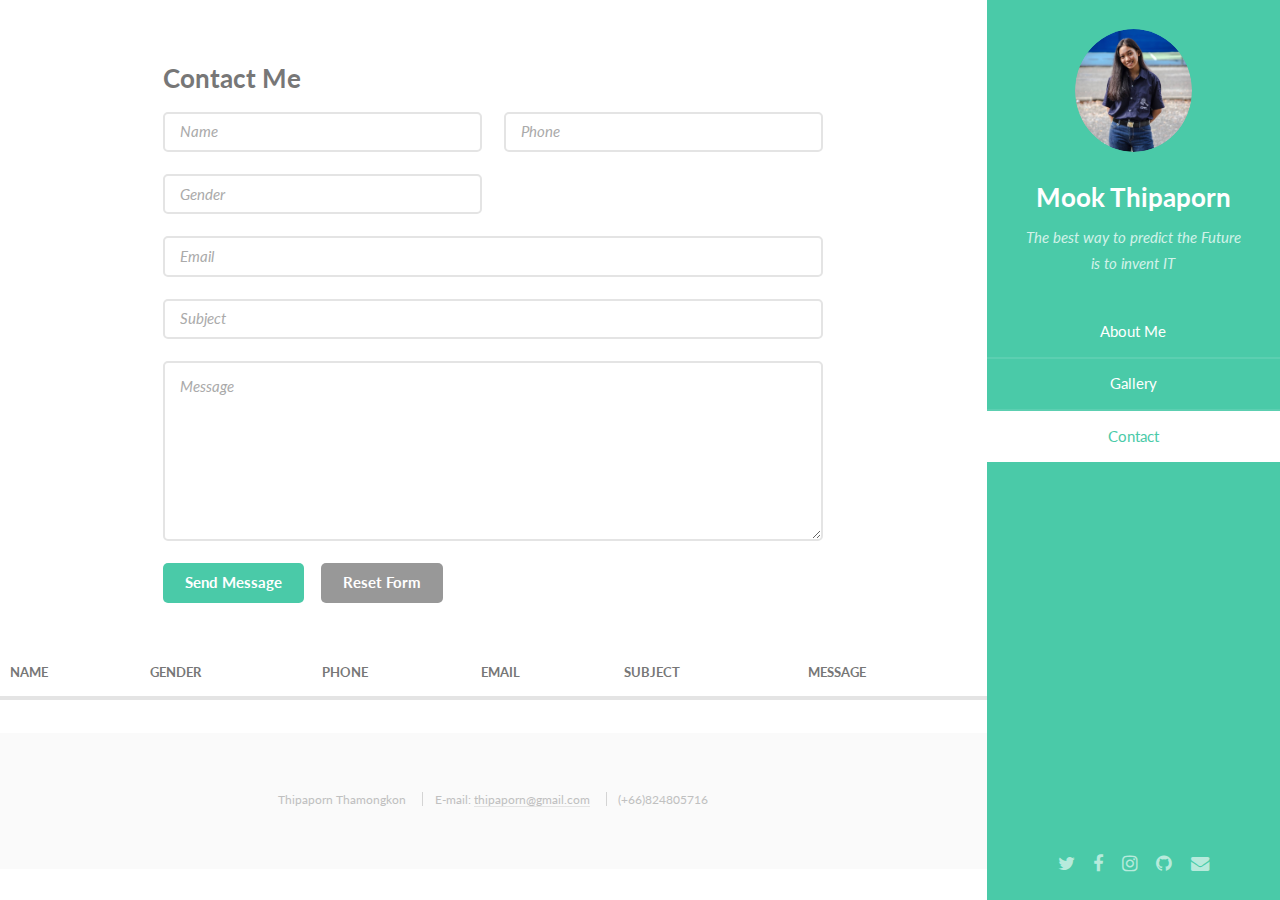
==== commit 384979fc: "app code" ====
--- a/Contact.html
+++ b/Contact.html
@@ -54,8 +54,8 @@
                                     placeholder="Phone" />
                             </div>
                             <div class="col-6 col-12-xsmall"><input type="text" name="gender" id="gender"
-                                placeholder="Gender" />
-                        </div>
+                                    placeholder="Gender" />
+                            </div>
                             <div class="col-12"><input type="email" name="email" id="email" placeholder="Email" /></div>
                             <div class="col-12"><input type="text" name="subject" id="subject" placeholder="Subject" />
                             </div>
@@ -70,6 +70,31 @@
                         </div>
                     </form>
                 </div>
+                <table class="contact">
+                    <thead>
+                        <tr>
+                            <th>
+                                <h1>NAME</h1>
+                            </th>
+                            <th>
+                                <h1>GENDER</h1>
+                            </th>
+                            <th>
+                                <h1>PHONE</h1>
+                            </th>
+                            <th>
+                                <h1>EMAIL</h1>
+                            </th>
+                            <th>
+                                <h1>SUBJECT</h1>
+                            </th>
+                            <th>
+                                <h1>MESSAGE</h1>
+                            </th>
+                        </tr>
+                    </thead>
+                    <tbody id="infor-list"></tbody>
+                </table>
             </section>
         </div>
         <!-- Footer -->
--- a/assets/css/main.css
+++ b/assets/css/main.css
@@ -2412,6 +2412,7 @@
 		-webkit-overflow-scrolling: touch;
 		overflow-x: auto;
 	}
+
 
 	table {
 		margin: 0 0 2.25em 0;
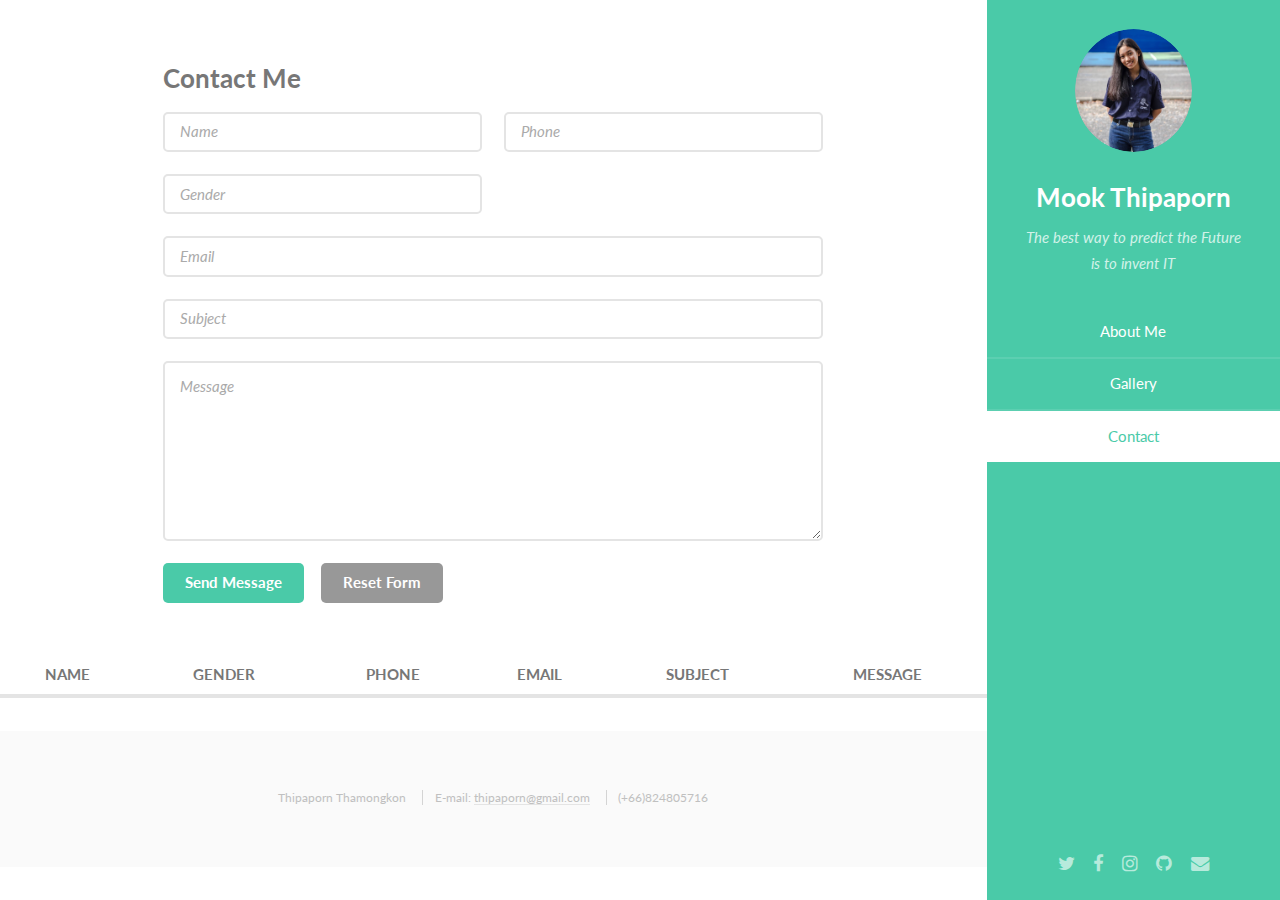
==== commit a91835b4: "แก้ gender" ====
--- a/Contact.html
+++ b/Contact.html
@@ -6,6 +6,7 @@
     <meta charset="utf-8" />
     <meta name="viewport" content="width=device-width, initial-scale=1, user-scalable=no" />
     <link rel="stylesheet" href="assets/css/main.css" />
+    
 </head>
 
 <body class="is-preload">
@@ -73,24 +74,24 @@
                 <table class="contact">
                     <thead>
                         <tr>
-                            <th>
+                            <td>
                                 <h1>NAME</h1>
-                            </th>
-                            <th>
+                            </td>
+                            <td>
                                 <h1>GENDER</h1>
-                            </th>
-                            <th>
+                            </td>
+                            <td>
                                 <h1>PHONE</h1>
-                            </th>
-                            <th>
+                            </td>
+                            <td>
                                 <h1>EMAIL</h1>
-                            </th>
-                            <th>
+                            </td>
+                            <td>
                                 <h1>SUBJECT</h1>
-                            </th>
-                            <th>
+                            </td>
+                            <td>
                                 <h1>MESSAGE</h1>
-                            </th>
+                            </td>
                         </tr>
                     </thead>
                     <tbody id="infor-list"></tbody>
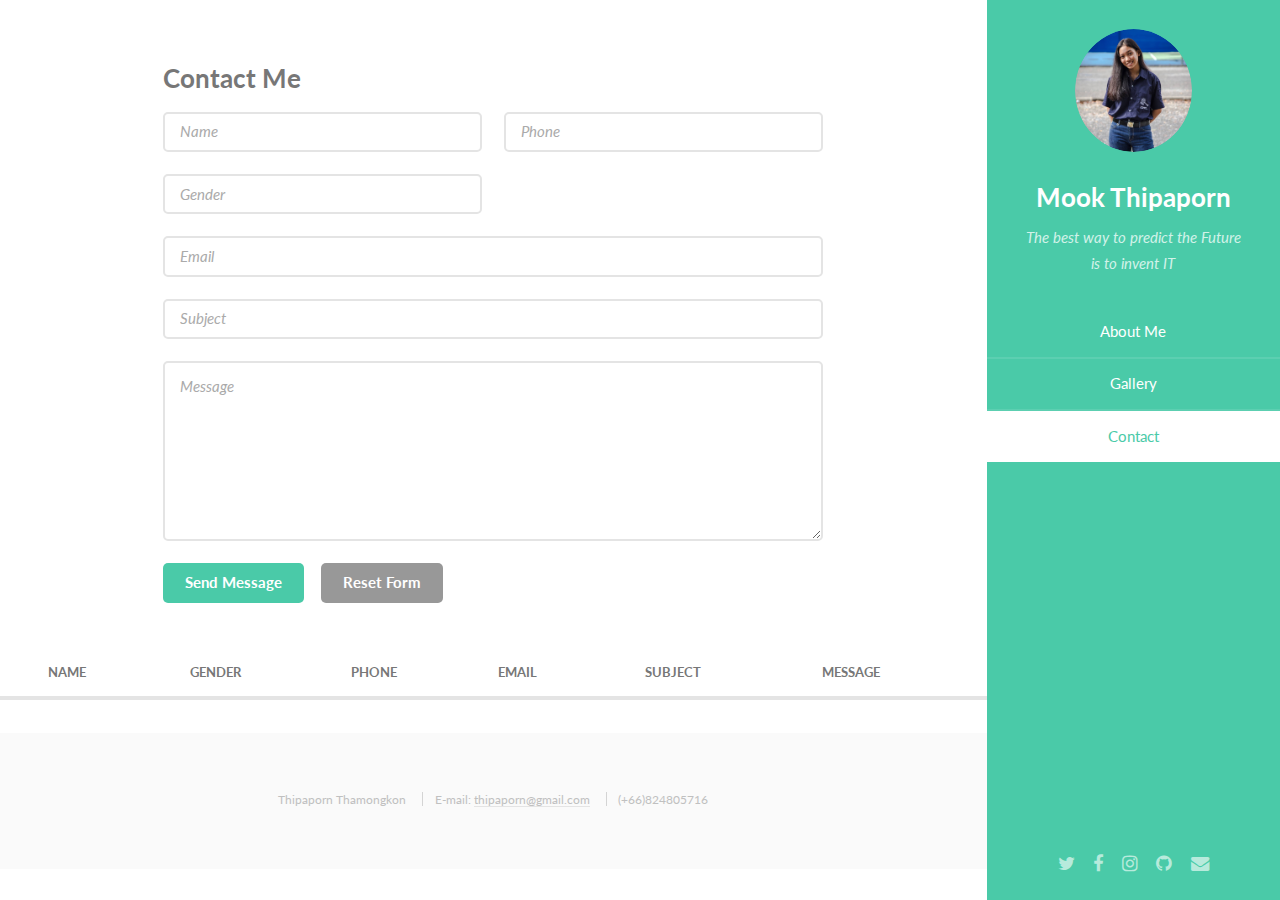
==== commit aef17bd9: "table" ====
--- a/Contact.html
+++ b/Contact.html
@@ -41,7 +41,7 @@
         </footer>
     </section>
     <!-- Wrapper -->
-    <div id="wrapper">
+    <div id="wrapper" style="overflow-x:auto;">
         <div id="main">
             <!-- Four -->
             <section id="four">
@@ -74,24 +74,27 @@
                 <table class="contact">
                     <thead>
                         <tr>
-                            <td>
+                            <th>
                                 <h1>NAME</h1>
-                            </td>
-                            <td>
+                            </th>
+                            <th>
                                 <h1>GENDER</h1>
-                            </td>
-                            <td>
+                            </th>
+                            <th>
                                 <h1>PHONE</h1>
-                            </td>
-                            <td>
+                            </th>
+                            <th>
                                 <h1>EMAIL</h1>
-                            </td>
-                            <td>
+                            </th>
+                            <th>
                                 <h1>SUBJECT</h1>
-                            </td>
-                            <td>
+                            </th>
+                            <th>
                                 <h1>MESSAGE</h1>
-                            </td>
+                            </th>
+                            <th>
+                                <h1></h1>
+                            </th>
                         </tr>
                     </thead>
                     <tbody id="infor-list"></tbody>
--- a/assets/css/main.css
+++ b/assets/css/main.css
@@ -2418,6 +2418,13 @@
 		margin: 0 0 2.25em 0;
 		width: 100%;
 	}
+		table.contact th{
+			text-align: center;
+		}
+
+		/* table.contact td{
+			/* width: 14%; */
+		} */
 
 		table tbody tr {
 			border: solid 2px #f4f4f4;
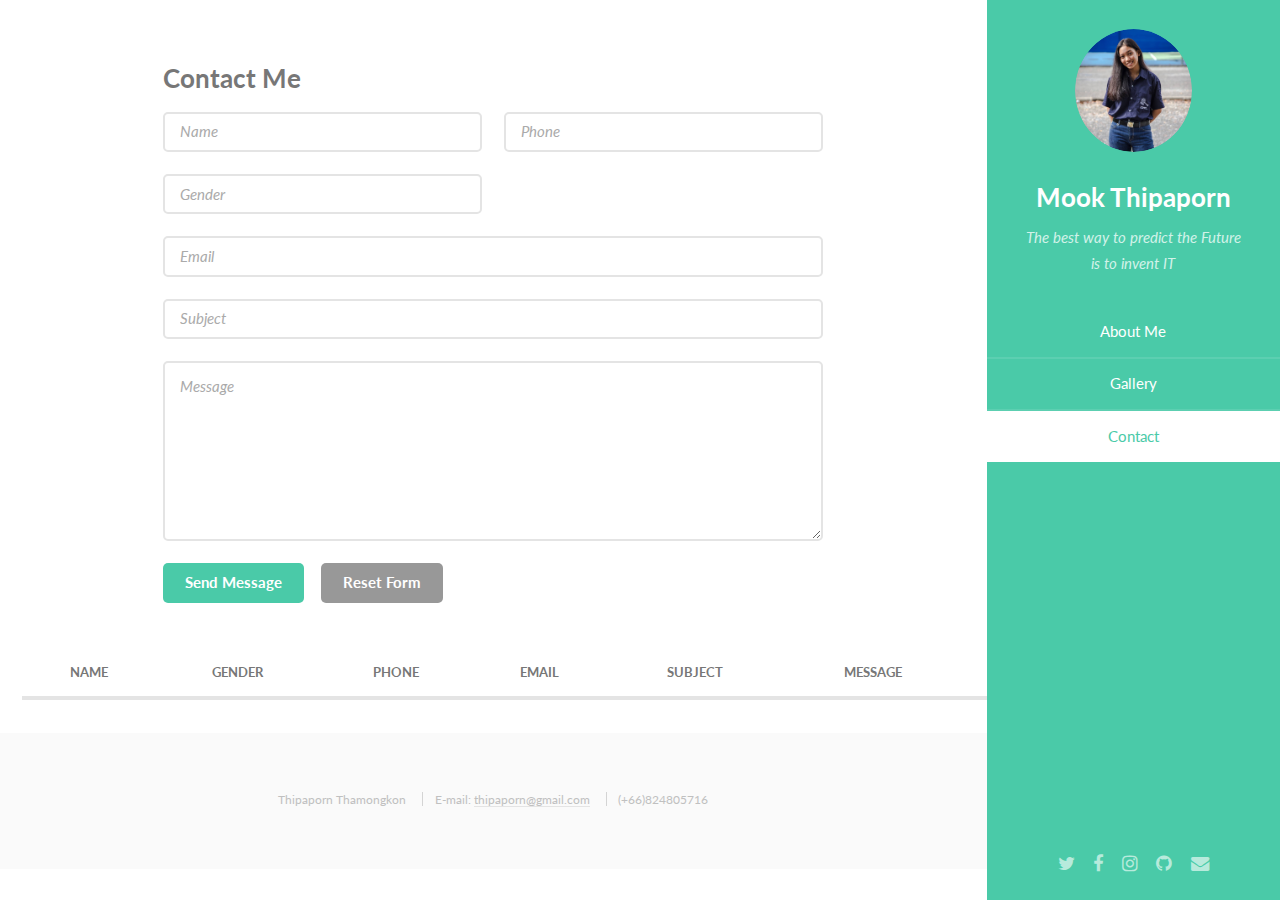
==== commit 80c472f9: "table class contact" ====
--- a/Contact.html
+++ b/Contact.html
@@ -6,7 +6,7 @@
     <meta charset="utf-8" />
     <meta name="viewport" content="width=device-width, initial-scale=1, user-scalable=no" />
     <link rel="stylesheet" href="assets/css/main.css" />
-    
+
 </head>
 
 <body class="is-preload">
@@ -52,7 +52,7 @@
                             <div class="col-6 col-12-xsmall"><input type="text" name="name" id="name"
                                     placeholder="Name" /></div>
                             <div class="col-6 col-12-xsmall"><input type="text" name="phone" id="phone"
-                                    placeholder="Phone" />
+                                    placeholder="Phone" maxlength="10" />
                             </div>
                             <div class="col-6 col-12-xsmall"><input type="text" name="gender" id="gender"
                                     placeholder="Gender" />
@@ -71,34 +71,36 @@
                         </div>
                     </form>
                 </div>
-                <table class="contact">
-                    <thead>
-                        <tr>
-                            <th>
-                                <h1>NAME</h1>
-                            </th>
-                            <th>
-                                <h1>GENDER</h1>
-                            </th>
-                            <th>
-                                <h1>PHONE</h1>
-                            </th>
-                            <th>
-                                <h1>EMAIL</h1>
-                            </th>
-                            <th>
-                                <h1>SUBJECT</h1>
-                            </th>
-                            <th>
-                                <h1>MESSAGE</h1>
-                            </th>
-                            <th>
-                                <h1></h1>
-                            </th>
-                        </tr>
-                    </thead>
-                    <tbody id="infor-list"></tbody>
-                </table>
+                <div style="overflow-x:auto;">
+                    <table class="contact">
+                        <thead>
+                            <tr>
+                                <th>
+                                    <h1>NAME</h1>
+                                </th>
+                                <th>
+                                    <h1>GENDER</h1>
+                                </th>
+                                <th>
+                                    <h1>PHONE</h1>
+                                </th>
+                                <th>
+                                    <h1>EMAIL</h1>
+                                </th>
+                                <th>
+                                    <h1>SUBJECT</h1>
+                                </th>
+                                <th>
+                                    <h1>MESSAGE</h1>
+                                </th>
+                                <th>
+                                    <h1></h1>
+                                </th>
+                            </tr>
+                        </thead>
+                        <tbody id="infor-list"></tbody>
+                    </table>
+                </div>
             </section>
         </div>
         <!-- Footer -->
--- a/assets/css/main.css
+++ b/assets/css/main.css
@@ -2420,11 +2420,20 @@
 	}
 		table.contact th{
 			text-align: center;
-		}
-
-		/* table.contact td{
-			/* width: 14%; */
-		} */
+			color: #777;
+			font-size: 0.9em;
+			font-weight: 700;
+			padding: 0 0.75em 0.75em 0.75em;
+		}
+
+		 table.contact {
+			white-space: nowrap; 
+			text-overflow: "----"; 
+			table-layout: auto;
+			width: 100%;
+			margin-left: 1.5em;
+			text-align: center;
+		}  
 
 		table tbody tr {
 			border: solid 2px #f4f4f4;
